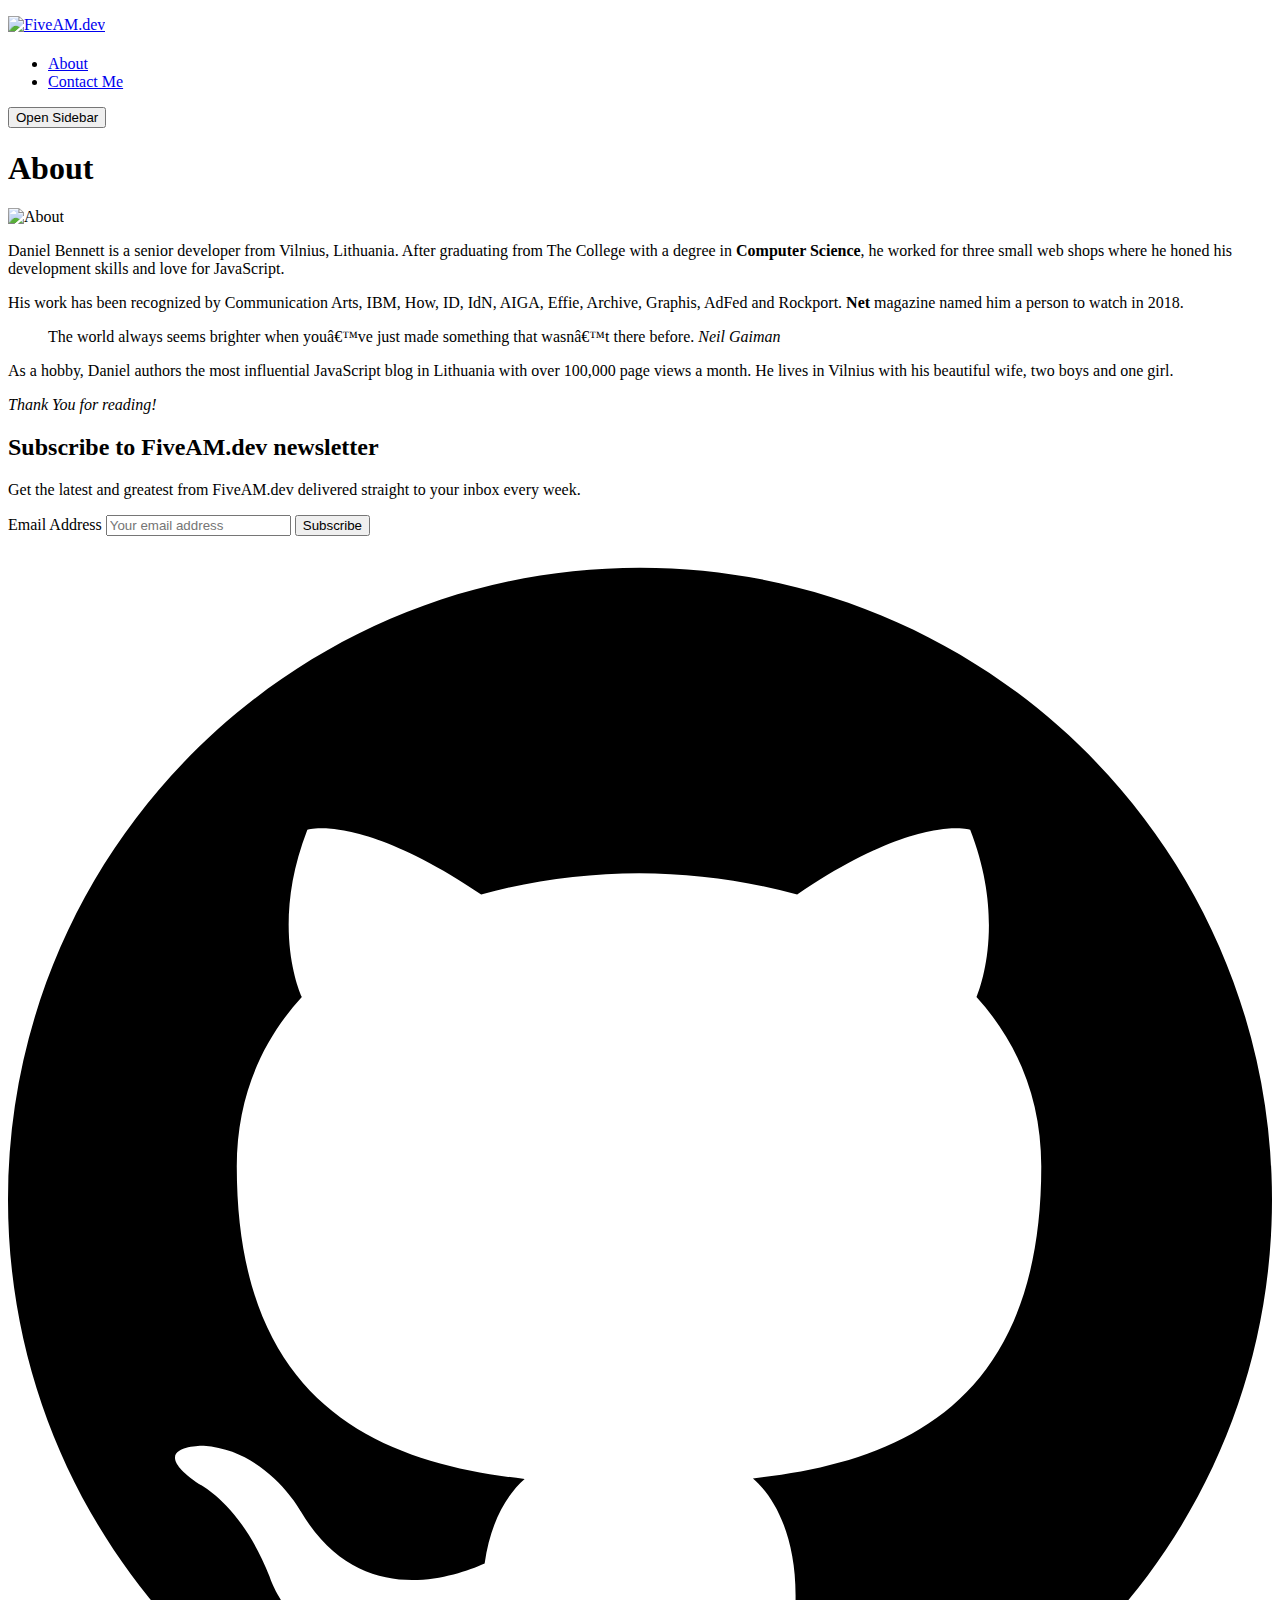
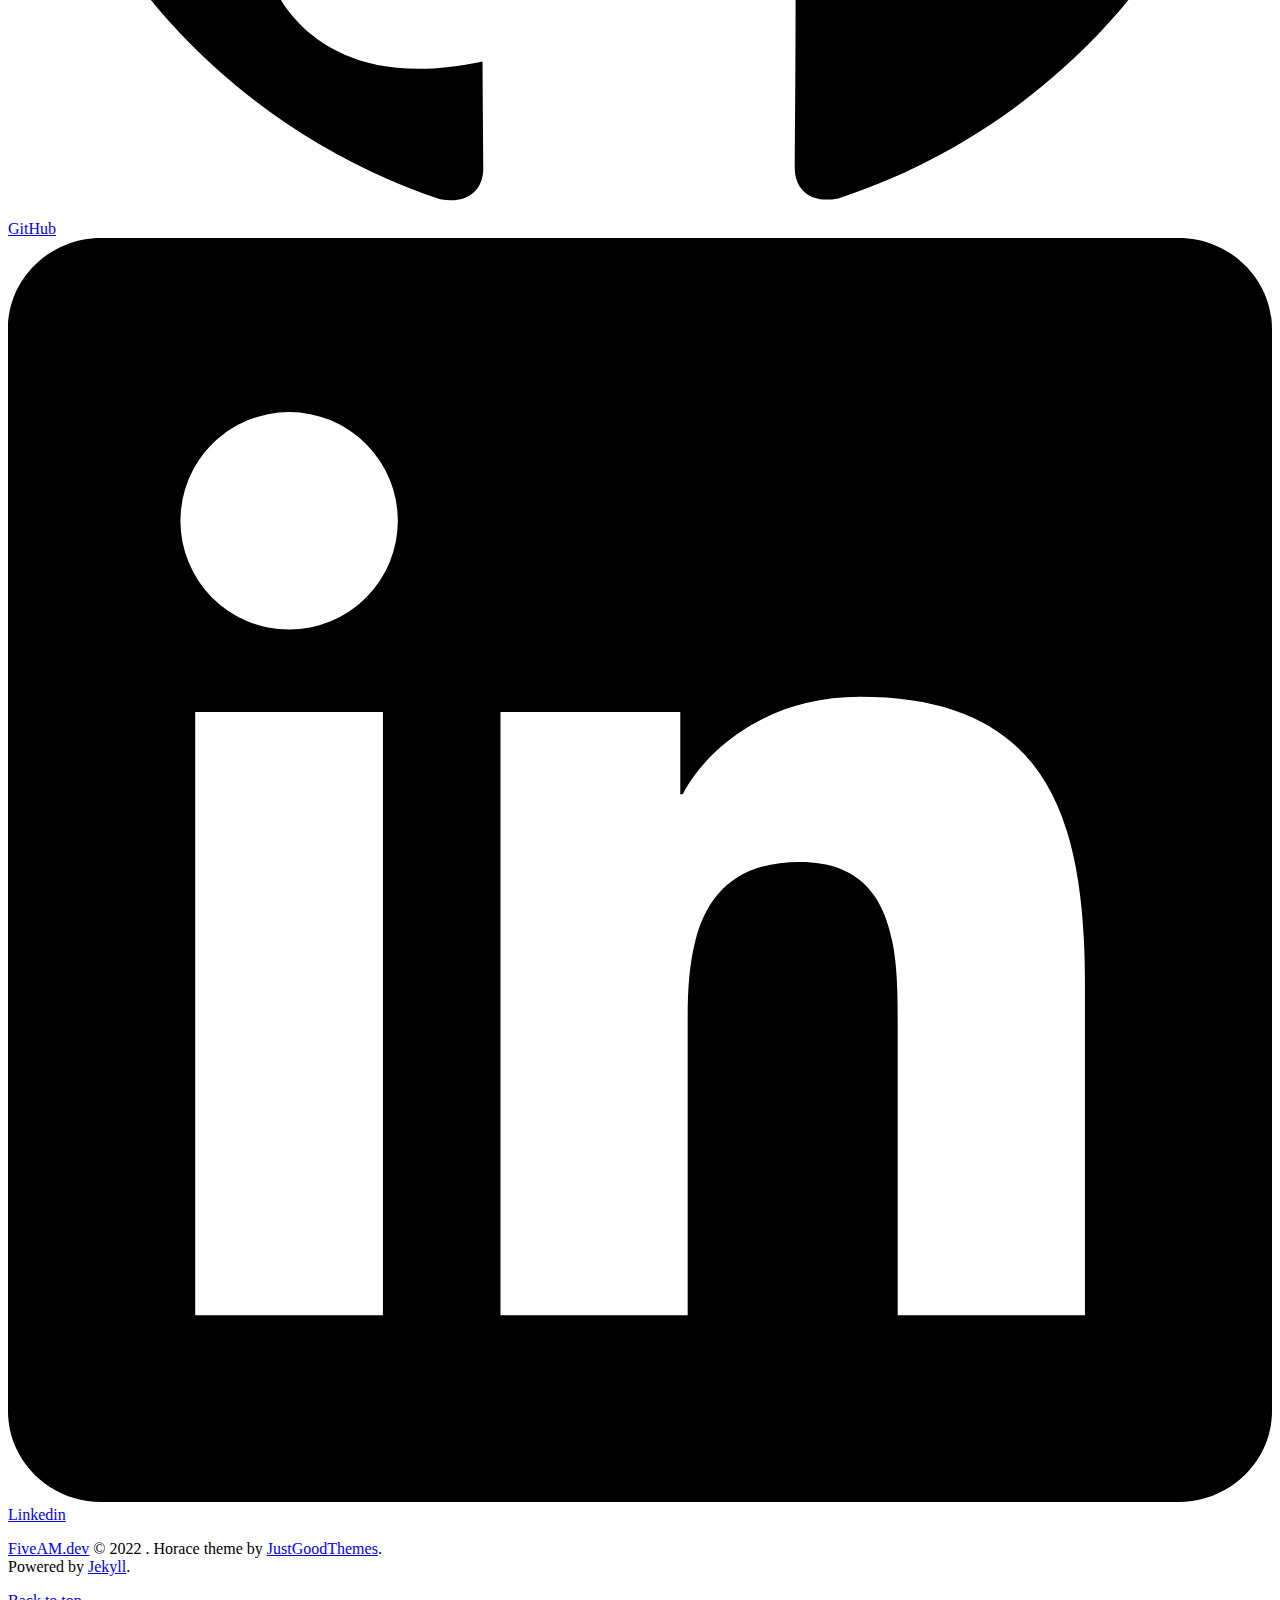
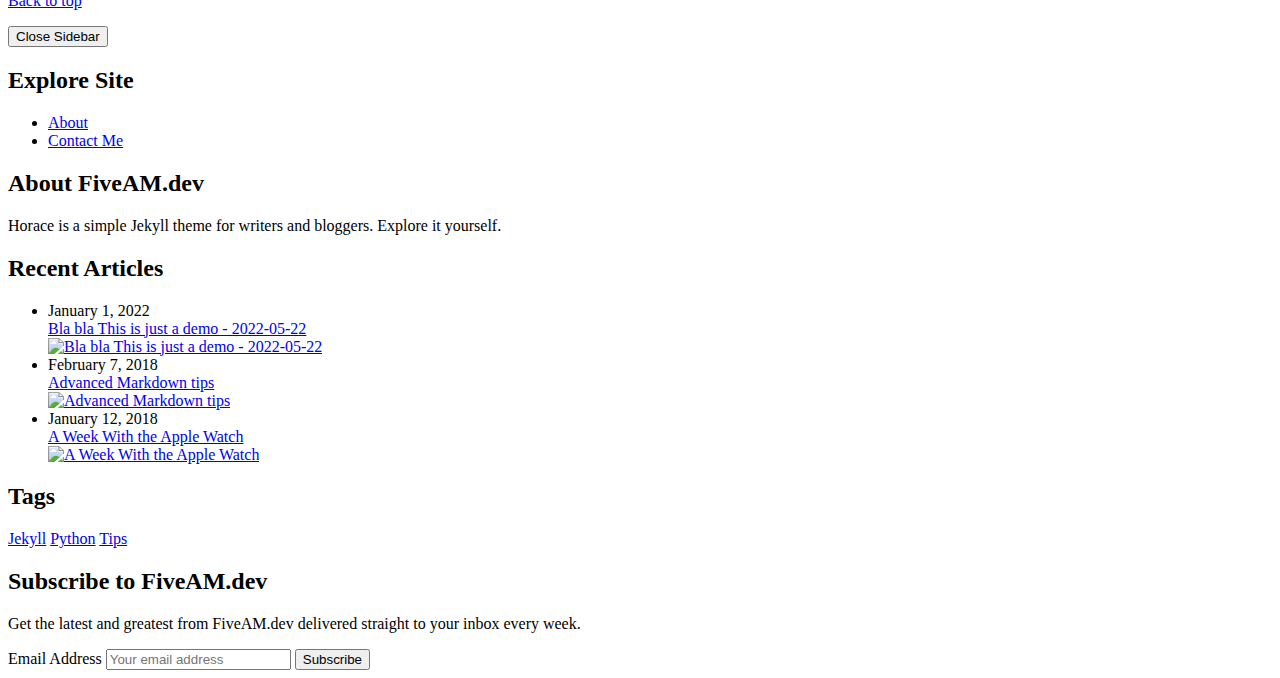
==== about/index.html @ 67acd9a1 "Init" ====
<!DOCTYPE html>
<html lang="en">
<head>
  <meta name="generator" content="HTML Tidy for HTML5 for Linux version 5.6.0">
  <meta charset="iso-8859-1">
  <meta http-equiv="X-UA-Compatible" content="IE=edge">
  <meta name="viewport" content="width=device-width, initial-scale=1">
  <!-- Begin Jekyll SEO tag v2.8.0 -->
  <title>About | FiveAM.dev</title>
  <meta name="generator" content="Jekyll v4.2.2">
  <meta property="og:title" content="About">
  <meta name="author" content="Albert Ruiz">
  <meta property="og:locale" content="en_US">
  <meta name="description" content=
  "Horace is a simple Jekyll theme for writers and bloggers. Explore it yourself.">
  <meta property="og:description" content=
  "Horace is a simple Jekyll theme for writers and bloggers. Explore it yourself.">
  <meta property="og:site_name" content="FiveAM.dev">
  <meta property="og:type" content="website">
  <meta name="twitter:card" content="summary">
  <meta property="twitter:title" content="About">
  <script type="application/ld+json">
  {"@context":"https://schema.org","@type":"WebPage","author":{"@type":"Person","name":"Albert Ruiz"},"description":"Horace is a simple Jekyll theme for writers and bloggers. Explore it yourself.","headline":"About","publisher":{"@type":"Organization","logo":{"@type":"ImageObject","url":"/https://albert-rz.github.io/fiveam.dev/assets/images/logo.png"},"name":"Albert Ruiz"},"url":"/https://albert-rz.github.io/fiveam.dev/about"}
  </script><!-- End Jekyll SEO tag -->
  <!-- Site Favicon -->
  <link rel="shortcut icon" href=
  "/https://albert-rz.github.io/fiveam.dev/assets/images/favicon.ico" type="image/png">
  <!-- Font Embed Code -->
  <link rel="preconnect" href="https://fonts.googleapis.com">
  <link rel="preconnect" href="https://fonts.gstatic.com" crossorigin="">
  <link href=
  "https://fonts.googleapis.com/css2?family=Karla:ital,wght@0,400;0,700;1,400;1,700&display=swap"
  rel="stylesheet"><!-- CSS Styles -->
  <link href="https://albert-rz.github.io/fiveam.dev//assets/css/style.css" rel="stylesheet">
</head>
<body class="layout-page">
  <div id="page" class="site">
    <header id="masthead" class="site-header outer">
      <div class="site-header-inside">
        <div class="site-branding">
          <p class="site-logo"><a href="https://albert-rz.github.io/fiveam.dev//" rel=
          "home"><img src="https://albert-rz.github.io/fiveam.dev//assets/images/logo.png" alt=
          "FiveAM.dev"></a></p>
          <h1 class="site-title screen-reader-text"><a href=
          "https://albert-rz.github.io/fiveam.dev/" rel="home"></a></h1>
        </div><!-- .site-branding -->
        <nav id="main-navigation" class="site-navigation" aria-label="Primary Navigation">
          <ul class="menu">
            <li class="menu-item">
              <a href="/about/">About</a>
            </li>
            <li class="menu-item">
              <a href="/contact/">Contact Me</a>
            </li>
          </ul><button id="sidebar-show" class="sidebar-toggle btn-icon"><span class=
          "screen-reader-text">Open Sidebar</span><span class="icon-more" aria-hidden=
          "true"></span></button>
        </nav><!-- .site-navigation -->
      </div><!-- .site-header-inside -->
    </header><!-- .site-header -->
    <div id="content" class="site-content fadeInDown delay_075s">
      <main id="main" class="site-main outer">
        <article class="post-full inner">
          <header class="post-header">
            <h1 class="post-title">About</h1>
          </header><!-- .post-header -->
          <div class="post-thumbnail"><img src=
          "https://albert-rz.github.io/fiveam.dev//assets/images/pages/about.jpg" alt=
          "About"></div>
          <div class="post-content">
            <p>Daniel Bennett is a senior developer from Vilnius, Lithuania. After graduating from
            The College with a degree in <strong>Computer Science</strong>, he worked for three
            small web shops where he honed his development skills and love for JavaScript.</p>
            <p>His work has been recognized by Communication Arts, IBM, How, ID, IdN, AIGA, Effie,
            Archive, Graphis, AdFed and Rockport. <strong>Net</strong> magazine named him a person
            to watch in 2018.</p>
            <blockquote>
              <p>The world always seems brighter when you�&#8364;&#8482;ve just made something that
              wasn�&#8364;&#8482;t there before. <cite>Neil Gaiman</cite></p>
            </blockquote>
            <p>As a hobby, Daniel authors the most influential JavaScript blog in Lithuania with
            over 100,000 page views a month. He lives in Vilnius with his beautiful wife, two boys
            and one girl.</p>
            <p><em>Thank You for reading!</em></p>
          </div>
        </article>
        <section class="newsletter-box inner-wide">
          <div class="inner">
            <h2 class="newsletter-box-title">Subscribe to FiveAM.dev newsletter</h2>
            <p>Get the latest and greatest from FiveAM.dev delivered straight to your inbox every
            week.</p><!-- Begin MailChimp Signup Form -->
            <div id="mc_embed_signup">
              <form action=
              "//justgoodthemes.us3.list-manage.com/subscribe/post?u=78f1bab16028354caeb23aecd&amp;id=4a7330d117"
              method="post" id="mc-embedded-subscribe-form" name="mc-embedded-subscribe-form"
              class="validate gh-subscribe-form" target="_blank" novalidate="">
                <label for="mce-EMAIL" class="screen-reader-text">Email Address</label>
                <input type="email" value="" name="EMAIL" class="required email subscribe-email"
                id="mce-EMAIL" placeholder="Your email address"> <input type="submit" value=
                "Subscribe" name="subscribe" id="mc-embedded-subscribe" class="button">
              </form>
            </div><!--End mc_embed_signup-->
          </div><!-- .inner -->
        </section><!-- .widget -->
      </main>
    </div>
    <footer id="colophon" class="site-footer outer">
      <div class="site-footer-inside">
        <p class="social-links"><a href="https://github.com/username" class=
        "btn btn-icon btn-secondary" target="_blank" rel="noopener"><svg viewbox="0 0 24 24" xmlns=
        "http://www.w3.org/2000/svg">
        <title>GitHub icon</title>
        <path d=
        "M12 .297c-6.63 0-12 5.373-12 12 0 5.303 3.438 9.8 8.205 11.385.6.113.82-.258.82-.577 0-.285-.01-1.04-.015-2.04-3.338.724-4.042-1.61-4.042-1.61C4.422 18.07 3.633 17.7 3.633 17.7c-1.087-.744.084-.729.084-.729 1.205.084 1.838 1.236 1.838 1.236 1.07 1.835 2.809 1.305 3.495.998.108-.776.417-1.305.76-1.605-2.665-.3-5.466-1.332-5.466-5.93 0-1.31.465-2.38 1.235-3.22-.135-.303-.54-1.523.105-3.176 0 0 1.005-.322 3.3 1.23.96-.267 1.98-.399 3-.405 1.02.006 2.04.138 3 .405 2.28-1.552 3.285-1.23 3.285-1.23.645 1.653.24 2.873.12 3.176.765.84 1.23 1.91 1.23 3.22 0 4.61-2.805 5.625-5.475 5.92.42.36.81 1.096.81 2.22 0 1.606-.015 2.896-.015 3.286 0 .315.21.69.825.57C20.565 22.092 24 17.592 24 12.297c0-6.627-5.373-12-12-12"></path>
        </svg> <span class="screen-reader-text">GitHub</span></a> <a href=
        "https://www.linkedin.com/in/username" class="btn btn-icon btn-secondary" target="_blank"
        rel="noopener"><svg viewbox="0 0 24 24" xmlns="http://www.w3.org/2000/svg">
        <title>LinkedIn icon</title>
        <path d=
        "M20.447 20.452h-3.554v-5.569c0-1.328-.027-3.037-1.852-3.037-1.853 0-2.136 1.445-2.136 2.939v5.667H9.351V9h3.414v1.561h.046c.477-.9 1.637-1.85 3.37-1.85 3.601 0 4.267 2.37 4.267 5.455v6.286zM5.337 7.433a2.062 2.062 0 01-2.063-2.065 2.064 2.064 0 112.063 2.065zm1.782 13.019H3.555V9h3.564v11.452zM22.225 0H1.771C.792 0 0 .774 0 1.729v20.542C0 23.227.792 24 1.771 24h20.451C23.2 24 24 23.227 24 22.271V1.729C24 .774 23.2 0 22.222 0h.003z"></path>
        </svg> <span class="screen-reader-text">Linkedin</span></a></p>
        <p class="site-info"><a href="#">FiveAM.dev</a> � 2022 . Horace theme by <a target="_blank"
        href="https://justgoodthemes.com/">JustGoodThemes</a>.<br>
        Powered by <a target="_blank" href="https://jekyllrb.com/">Jekyll</a>.</p>
        <p class="back-to-top"><a id="top-button" class="top-button" href="#page"><span class=
        "icon-arrow-up" aria-hidden="true"></span> <span class="screen-reader-text">Back to
        top</span></a></p>
      </div><!-- .site-footer-inside -->
    </footer><!-- .site-footer -->
  </div><!-- .site -->
  <div id="site-overlay" class="site-overlay"></div>
  <aside id="sidebar" class="sidebar">
    <div class="sidebar-scrollable">
      <div class="sidebar-inside">
        <button id="sidebar-hide" class="sidebar-toggle btn-icon"><span class=
        "screen-reader-text">Close Sidebar</span><span aria-hidden="true" class=
        "icon-close"></span></button>
        <nav id="sidebar-navigation" class="widget site-navigation">
          <h2 class="widget-title">Explore Site</h2>
          <ul class="menu">
            <li class="menu-item">
              <a href="/about/">About</a>
            </li>
            <li class="menu-item">
              <a href="/contact/">Contact Me</a>
            </li>
          </ul>
        </nav>
        <section class="widget widget-text">
          <h2 class="widget-title">About FiveAM.dev</h2>
          <p>Horace is a simple Jekyll theme for writers and bloggers. Explore it yourself.</p>
        </section>
        <section class="widget widget-recent-posts">
          <h2 class="widget-title">Recent Articles</h2>
          <ul>
            <li>
              <div class="post-header">
                <div class="post-meta">
                  <time class="published" datetime="??">January 1, 2022</time>
                </div>
                <div class="post-title">
                  <a href="/https://albert-rz.github.io/fiveam.dev/test-jupytext-post">Bla bla This
                  is just a demo - 2022-05-22</a>
                </div>
              </div><a class="post-thumbnail" href="/test-jupytext-post"><img src=
              "/https://albert-rz.github.io/fiveam.dev/assets/images/posts/2018/12_thumbnail.jpg"
              alt="Bla bla This is just a demo - 2022-05-22"></a>
            </li>
            <li>
              <div class="post-header">
                <div class="post-meta">
                  <time class="published" datetime="??">February 7, 2018</time>
                </div>
                <div class="post-title">
                  <a href="/https://albert-rz.github.io/fiveam.dev/advanced-markdown-tips">Advanced
                  Markdown tips</a>
                </div>
              </div><a class="post-thumbnail" href="/advanced-markdown-tips"><img src=
              "/https://albert-rz.github.io/fiveam.dev/assets/images/posts/2018/7_thumbnail.jpg"
              alt="Advanced Markdown tips"></a>
            </li>
            <li>
              <div class="post-header">
                <div class="post-meta">
                  <time class="published" datetime="??">January 12, 2018</time>
                </div>
                <div class="post-title">
                  <a href="/https://albert-rz.github.io/fiveam.dev/a-week-with-the-apple-watch">A
                  Week With the Apple Watch</a>
                </div>
              </div><a class="post-thumbnail" href="/a-week-with-the-apple-watch"><img src=
              "/https://albert-rz.github.io/fiveam.dev/assets/images/posts/2018/12_thumbnail.jpg"
              alt="A Week With the Apple Watch"></a>
            </li>
          </ul>
        </section><!-- Create a sorted array of tags -->
        <section class="widget widget-tagcloud">
          <h2 class="widget-title">Tags</h2>
          <div class="tagcloud">
            <a href='tag/jekyll/'>Jekyll</a> <a href='tag/python/'>Python</a> <a href=
            'tag/tips/'>Tips</a>
          </div>
        </section>
        <section class="widget widget-newsletter">
          <div class="inner">
            <h2 class="widget-title">Subscribe to FiveAM.dev</h2>
            <p>Get the latest and greatest from FiveAM.dev delivered straight to your inbox every
            week.</p><!-- Begin MailChimp Signup Form -->
            <div id="mc_embed_signup">
              <form action=
              "//justgoodthemes.us3.list-manage.com/subscribe/post?u=78f1bab16028354caeb23aecd&amp;id=4a7330d117"
              method="post" id="mc-embedded-subscribe-form" name="mc-embedded-subscribe-form"
              class="validate gh-subscribe-form" target="_blank" novalidate="">
                <label for="mce-EMAIL" class="screen-reader-text">Email Address</label>
                <input type="email" value="" name="EMAIL" class="required email subscribe-email"
                id="mce-EMAIL" placeholder="Your email address"> <input type="submit" value=
                "Subscribe" name="subscribe" id="mc-embedded-subscribe" class="button">
              </form>
            </div>
          </div>
        </section>
      </div><!-- .sidebar-inside -->
    </div><!-- .sidebar-scrollable -->
  </aside><!-- .sidebar -->
  <!-- Javascript Assets -->
  <script src="https://albert-rz.github.io/fiveam.dev//assets/js/jquery-3.4.1.min.js"></script> 
  <script src="https://albert-rz.github.io/fiveam.dev//assets/js/plugins.js"></script> 
  <script src="https://albert-rz.github.io/fiveam.dev//assets/js/custom.js"></script>
</body>
</html>
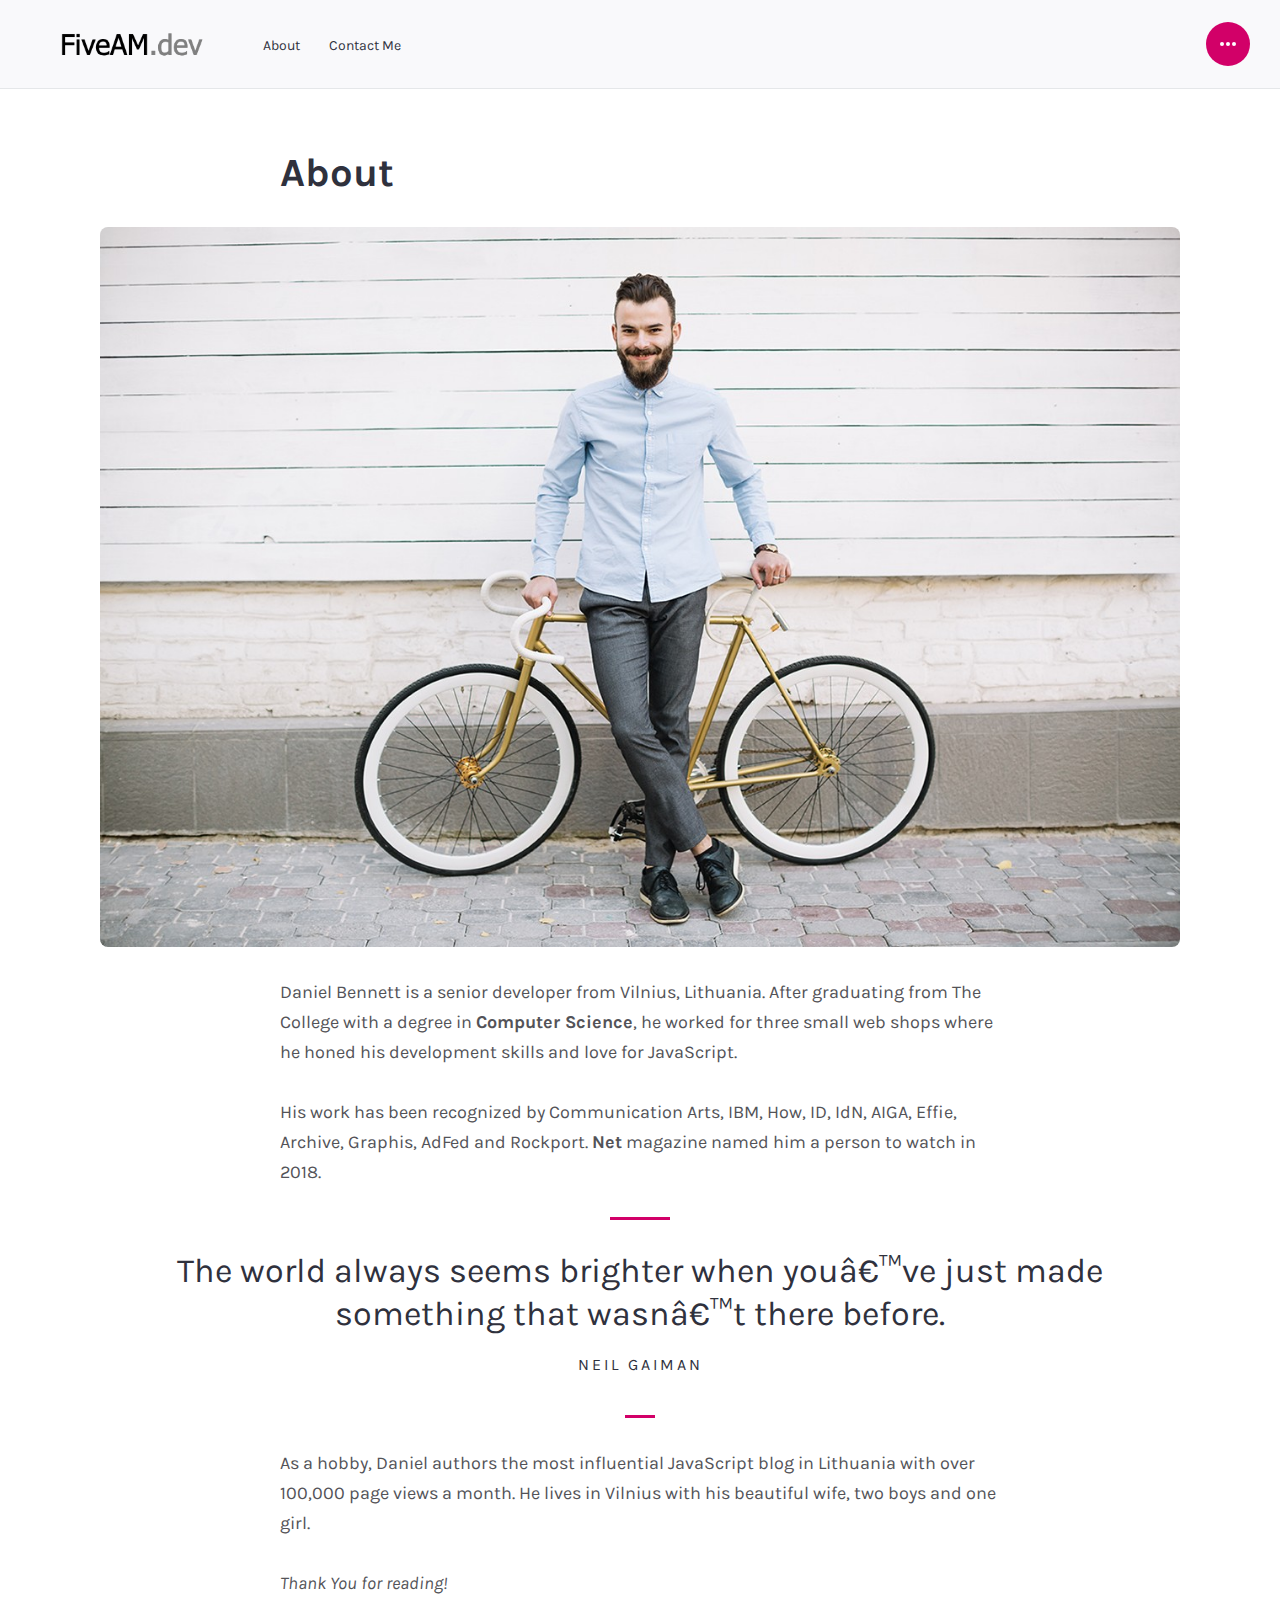
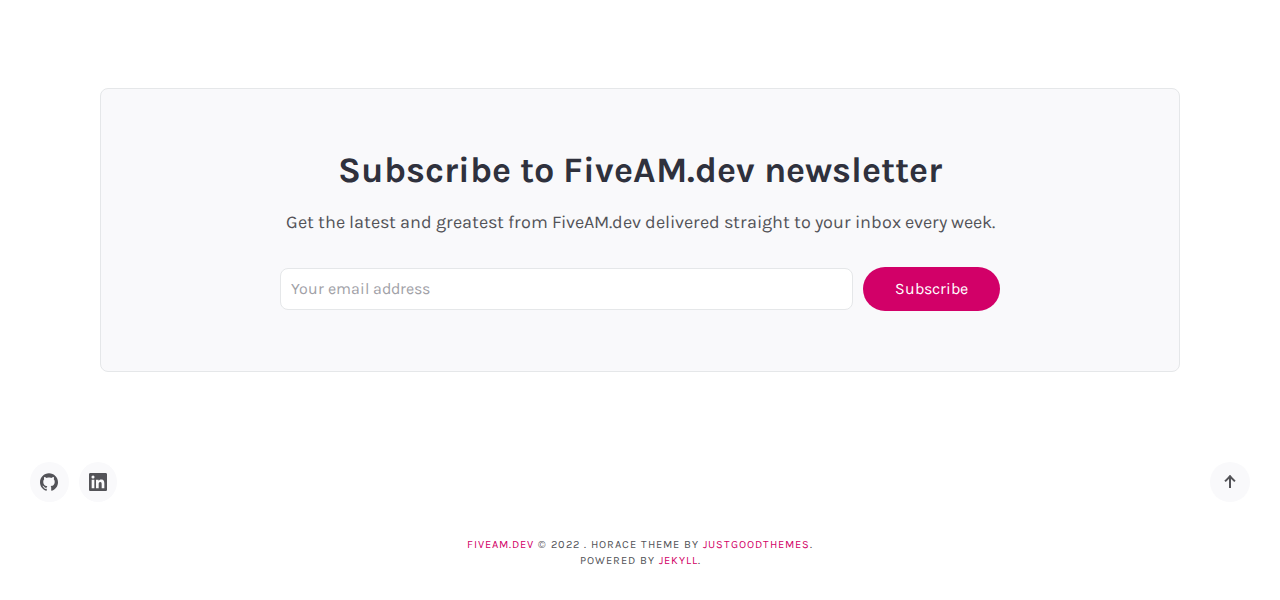
==== commit efb2a08d: "Init" ====
--- a/about/index.html
+++ b/about/index.html
@@ -20,29 +20,26 @@
   <meta name="twitter:card" content="summary">
   <meta property="twitter:title" content="About">
   <script type="application/ld+json">
-  {"@context":"https://schema.org","@type":"WebPage","author":{"@type":"Person","name":"Albert Ruiz"},"description":"Horace is a simple Jekyll theme for writers and bloggers. Explore it yourself.","headline":"About","publisher":{"@type":"Organization","logo":{"@type":"ImageObject","url":"/https://albert-rz.github.io/fiveam.dev/assets/images/logo.png"},"name":"Albert Ruiz"},"url":"/https://albert-rz.github.io/fiveam.dev/about"}
+  {"@context":"https://schema.org","@type":"WebPage","author":{"@type":"Person","name":"Albert Ruiz"},"description":"Horace is a simple Jekyll theme for writers and bloggers. Explore it yourself.","headline":"About","publisher":{"@type":"Organization","logo":{"@type":"ImageObject","url":"/assets/images/logo.png"},"name":"Albert Ruiz"},"url":"/about"}
   </script><!-- End Jekyll SEO tag -->
   <!-- Site Favicon -->
-  <link rel="shortcut icon" href=
-  "/https://albert-rz.github.io/fiveam.dev/assets/images/favicon.ico" type="image/png">
+  <link rel="shortcut icon" href="/assets/images/favicon.ico" type="image/png">
   <!-- Font Embed Code -->
   <link rel="preconnect" href="https://fonts.googleapis.com">
   <link rel="preconnect" href="https://fonts.gstatic.com" crossorigin="">
   <link href=
   "https://fonts.googleapis.com/css2?family=Karla:ital,wght@0,400;0,700;1,400;1,700&display=swap"
   rel="stylesheet"><!-- CSS Styles -->
-  <link href="https://albert-rz.github.io/fiveam.dev//assets/css/style.css" rel="stylesheet">
+  <link href="/assets/css/style.css" rel="stylesheet">
 </head>
 <body class="layout-page">
   <div id="page" class="site">
     <header id="masthead" class="site-header outer">
       <div class="site-header-inside">
         <div class="site-branding">
-          <p class="site-logo"><a href="https://albert-rz.github.io/fiveam.dev//" rel=
-          "home"><img src="https://albert-rz.github.io/fiveam.dev//assets/images/logo.png" alt=
+          <p class="site-logo"><a href="/" rel="home"><img src="/assets/images/logo.png" alt=
           "FiveAM.dev"></a></p>
-          <h1 class="site-title screen-reader-text"><a href=
-          "https://albert-rz.github.io/fiveam.dev/" rel="home"></a></h1>
+          <h1 class="site-title screen-reader-text"><a href="" rel="home"></a></h1>
         </div><!-- .site-branding -->
         <nav id="main-navigation" class="site-navigation" aria-label="Primary Navigation">
           <ul class="menu">
@@ -64,9 +61,7 @@
           <header class="post-header">
             <h1 class="post-title">About</h1>
           </header><!-- .post-header -->
-          <div class="post-thumbnail"><img src=
-          "https://albert-rz.github.io/fiveam.dev//assets/images/pages/about.jpg" alt=
-          "About"></div>
+          <div class="post-thumbnail"><img src="/assets/images/pages/about.jpg" alt="About"></div>
           <div class="post-content">
             <p>Daniel Bennett is a senior developer from Vilnius, Lithuania. After graduating from
             The College with a degree in <strong>Computer Science</strong>, he worked for three
@@ -159,12 +154,11 @@
                   <time class="published" datetime="??">January 1, 2022</time>
                 </div>
                 <div class="post-title">
-                  <a href="/https://albert-rz.github.io/fiveam.dev/test-jupytext-post">Bla bla This
-                  is just a demo - 2022-05-22</a>
+                  <a href="/test-jupytext-post">Bla bla This is just a demo - 2022-05-22</a>
                 </div>
               </div><a class="post-thumbnail" href="/test-jupytext-post"><img src=
-              "/https://albert-rz.github.io/fiveam.dev/assets/images/posts/2018/12_thumbnail.jpg"
-              alt="Bla bla This is just a demo - 2022-05-22"></a>
+              "/assets/images/posts/2018/12_thumbnail.jpg" alt=
+              "Bla bla This is just a demo - 2022-05-22"></a>
             </li>
             <li>
               <div class="post-header">
@@ -172,12 +166,10 @@
                   <time class="published" datetime="??">February 7, 2018</time>
                 </div>
                 <div class="post-title">
-                  <a href="/https://albert-rz.github.io/fiveam.dev/advanced-markdown-tips">Advanced
-                  Markdown tips</a>
+                  <a href="/advanced-markdown-tips">Advanced Markdown tips</a>
                 </div>
               </div><a class="post-thumbnail" href="/advanced-markdown-tips"><img src=
-              "/https://albert-rz.github.io/fiveam.dev/assets/images/posts/2018/7_thumbnail.jpg"
-              alt="Advanced Markdown tips"></a>
+              "/assets/images/posts/2018/7_thumbnail.jpg" alt="Advanced Markdown tips"></a>
             </li>
             <li>
               <div class="post-header">
@@ -185,12 +177,10 @@
                   <time class="published" datetime="??">January 12, 2018</time>
                 </div>
                 <div class="post-title">
-                  <a href="/https://albert-rz.github.io/fiveam.dev/a-week-with-the-apple-watch">A
-                  Week With the Apple Watch</a>
+                  <a href="/a-week-with-the-apple-watch">A Week With the Apple Watch</a>
                 </div>
               </div><a class="post-thumbnail" href="/a-week-with-the-apple-watch"><img src=
-              "/https://albert-rz.github.io/fiveam.dev/assets/images/posts/2018/12_thumbnail.jpg"
-              alt="A Week With the Apple Watch"></a>
+              "/assets/images/posts/2018/12_thumbnail.jpg" alt="A Week With the Apple Watch"></a>
             </li>
           </ul>
         </section><!-- Create a sorted array of tags -->
@@ -223,8 +213,8 @@
     </div><!-- .sidebar-scrollable -->
   </aside><!-- .sidebar -->
   <!-- Javascript Assets -->
-  <script src="https://albert-rz.github.io/fiveam.dev//assets/js/jquery-3.4.1.min.js"></script> 
-  <script src="https://albert-rz.github.io/fiveam.dev//assets/js/plugins.js"></script> 
-  <script src="https://albert-rz.github.io/fiveam.dev//assets/js/custom.js"></script>
+  <script src="/assets/js/jquery-3.4.1.min.js"></script> 
+  <script src="/assets/js/plugins.js"></script> 
+  <script src="/assets/js/custom.js"></script>
 </body>
 </html>
--- a/assets/css/style.css
+++ b/assets/css/style.css
@@ -0,0 +1,3 @@
+html{-ms-text-size-adjust:100%;-webkit-text-size-adjust:100%}body{margin:0}article,aside,details,figcaption,figure,footer,header,main,nav,section{display:block}summary{display:list-item}figure{margin:0}pre,code,kbd,samp{font-family:monospace, monospace;font-size:1em}audio,canvas,video{display:inline-block}audio:not([controls]){display:none;height:0}[hidden],template{display:none}a{background-color:transparent;-webkit-text-decoration-skip:objects}a:focus{outline:thin dotted}a:active,a:hover{outline:0}abbr[title]{border-bottom:none;text-decoration:underline;text-decoration:underline dotted}b,strong{font-weight:bold}dfn{font-style:italic}small{font-size:80%}sub,sup{font-size:75%;line-height:0;position:relative;vertical-align:baseline}sub{bottom:-0.25em}sup{top:-0.5em}img{border:0;vertical-align:middle}svg:not(:root){overflow:hidden}blockquote,q{quotes:none}blockquote:before,blockquote:after,q:before,q:after{content:"";content:none}button,input,optgroup,select,textarea{font:inherit;margin:0}button,input{overflow:visible}button,select{text-transform:none}button,html [type="button"],[type="reset"],[type="submit"]{-webkit-appearance:button;cursor:pointer}button[disabled],html input[disabled]{cursor:default}button::-moz-focus-inner,input::-moz-focus-inner{border:0;padding:0}[type="checkbox"],[type="radio"]{box-sizing:border-box;padding:0}[type="number"]::-webkit-inner-spin-button,[type="number"]::-webkit-outer-spin-button{height:auto}[type="search"]{-webkit-appearance:textfield;outline-offset:-2px}[type="search"]::-webkit-search-cancel-button,[type="search"]::-webkit-search-decoration{-webkit-appearance:none}::-webkit-file-upload-button{-webkit-appearance:button;font:inherit}textarea{overflow:auto}optgroup{font-weight:bold}progress{display:inline-block;vertical-align:baseline}table{border-collapse:collapse;border-spacing:0}html{font-family:"Karla",sans-serif;font-size:112.5%}body{background:#fff;color:#535358;line-height:1.66667}a{color:#d20068;text-decoration:none;-webkit-transition:color .3s ease;transition:color .3s ease}a:hover{color:#2f313d}h1,h2,h3,h4,h5,h6{color:#2f313d;font-weight:bold;line-height:1.2;text-rendering:optimizeLegibility}h1{font-size:2.22222rem;margin:0.75em 0 0.375em}h2{font-size:2rem;margin:0.83333em 0 0.41667em}h3{font-size:1.66667rem;margin:1em 0 0.5em}h4{font-size:1.33333rem;margin:1.25em 0 0.625em}h5{font-size:1.11111rem;margin:1.5em 0 0.75em}h6{font-size:1rem;margin:1.66667em 0 0.83333em}h1:first-child,h2:first-child,h3:first-child,h4:first-child,h5:first-child,h6:first-child{margin-top:0}p{margin:0 0 1.66667em}address{font-style:italic;margin:0 0 1.66667em}mark,ins{background:#fffac4;color:#535358;padding:0 3px;text-decoration:none}code{font-size:0.88889rem;padding:1px 3px}pre{background:#2f313d;border-radius:8px;color:#d8d8d8;font-size:0.88889rem;margin:0 0 1.875em;overflow:auto;padding:1.875em;white-space:pre}pre code{padding:0}blockquote{color:#2f313d;font-size:1.88889rem;line-height:1.25;margin:0 0 0.88235em;position:relative;text-align:center}blockquote:before,blockquote:after{background-color:#d20068;content:"";display:block;height:3px;margin-left:auto;margin-right:auto}blockquote:before{margin-bottom:30px;width:60px}blockquote:after{margin-top:40px;width:30px}blockquote p{margin-bottom:0.44117em}blockquote p:last-child{margin-bottom:0}blockquote small,blockquote cite{display:block;font-size:0.47058em;font-style:normal;font-weight:normal;letter-spacing:3px;margin-top:1.25em;text-transform:uppercase}dl{margin:0}dt{font-weight:bold}dd{margin:0 0 1.66667em}ul,ol{margin:0 0 1.66667em;padding:0 0 0 1.66667em}li>ul,li>ol{margin-bottom:0}hr{background-color:#e5e7e9;border:0;height:1px;margin:1.66667em 0}table{font-size:0.88889rem;line-height:1.5;margin:0 0 1.875em;text-align:left;width:100%}caption{color:#2f313d;font-size:0.875em;font-style:normal;margin-bottom:1em;text-align:left}th,td{border-bottom:1px solid #e5e7e9;padding:0.625em 5px}th{color:#2f313d;font-weight:bold}label{color:#2f313d;font-size:0.88889rem;font-weight:bold}input,select,textarea{background:#fff;border:1px solid #e5e7e9;border-radius:8px;box-shadow:none;box-sizing:border-box;color:#535358;font-size:16px;font-weight:normal;line-height:1.5;max-width:100%;padding:8px 10px;vertical-align:baseline}input[type="text"],input[type="email"],input[type="url"],input[type="password"],input[type="search"],select,textarea{display:block;width:100%}input[type="text"]:disabled,input[type="email"]:disabled,input[type="url"]:disabled,input[type="password"]:disabled,input[type="search"]:disabled,select:disabled,textarea:disabled{background:#f9f9fb}input[type="text"]:focus,input[type="email"]:focus,input[type="url"]:focus,input[type="password"]:focus,input[type="search"]:focus,select:focus,textarea:focus{outline:0}button,input[type="submit"],input[type="button"],input[type="reset"],.btn{background:#d20068;border:2px solid transparent;border-radius:30px;box-sizing:border-box;color:#fff;display:inline-block;font-size:16px;height:2.75em;line-height:1.5;padding:0 30px;text-align:center;-webkit-transition:.3s;transition:.3s;vertical-align:middle}button.btn-secondary,input.btn-secondary[type="submit"],input.btn-secondary[type="button"],input.btn-secondary[type="reset"],.btn.btn-secondary{background:#f9f9fb;color:#535358}button.btn-outlined,input.btn-outlined[type="submit"],input.btn-outlined[type="button"],input.btn-outlined[type="reset"],.btn.btn-outlined{background:0;border-color:#d20068;color:#d20068}button.btn-icon,input.btn-icon[type="submit"],input.btn-icon[type="button"],input.btn-icon[type="reset"],.btn.btn-icon{border-radius:50%;padding:0;position:relative;width:2.75em}button.btn-icon svg,button.btn-icon .icon,input.btn-icon[type="submit"] svg,input.btn-icon[type="submit"] .icon,input.btn-icon[type="button"] svg,input.btn-icon[type="button"] .icon,input.btn-icon[type="reset"] svg,input.btn-icon[type="reset"] .icon,.btn.btn-icon svg,.btn.btn-icon .icon{left:50%;transform:translate(-50%, -50%);position:absolute;top:50%}button.btn-icon svg,input.btn-icon[type="submit"] svg,input.btn-icon[type="button"] svg,input.btn-icon[type="reset"] svg,.btn.btn-icon svg{fill:currentColor;height:18px}button:hover,button:focus,button:active,input[type="submit"]:hover,input[type="submit"]:focus,input[type="submit"]:active,input[type="button"]:hover,input[type="button"]:focus,input[type="button"]:active,input[type="reset"]:hover,input[type="reset"]:focus,input[type="reset"]:active,.btn:hover,.btn:focus,.btn:active{background:#d20068;box-shadow:0 0 1px 7px rgba(210,0,104,0.15);color:#fff;outline:0}a.btn{padding-bottom:0.5em;padding-top:0.5em}::-webkit-input-placeholder{color:#a1a1a7}:-moz-placeholder{color:#a1a1a7}::-moz-placeholder{color:#a1a1a7;opacity:1}:-ms-input-placeholder{color:#a1a1a7}embed,iframe,object,video{max-width:100%}.fluid-width-video-wrapper{margin:0 0 1.66667em}img{height:auto;max-width:100%}.post-thumbnail img,.post-content img{border-radius:8px}.screen-reader-text,.site-logo+.site-title{border:0;clip:rect(1px, 1px, 1px, 1px);height:1px;overflow:hidden;padding:0;position:absolute !important;width:1px}.post-feed .post:after,.post-content:after{clear:both}.post-feed .post:before,.post-feed .post:after,.post-content:before,.post-content:after{content:"";display:table}.icon-more,.icon-close{background:currentColor;color:inherit;left:50%;position:absolute;top:50%;-webkit-transform:translate(-50%, -50%);transform:translate(-50%, -50%)}.icon-more{border-radius:2px;height:4px;width:4px}.icon-close{background:0;height:2px;width:24px}.icon-more:before,.icon-more:after,.icon-close:before,.icon-close:after{background:currentColor;content:"";height:100%;left:0;position:absolute;top:0;width:100%}.icon-more:before{border-radius:2px;margin-left:-6px}.icon-more:after{border-radius:2px;margin-left:6px}.icon-close:before{-webkit-transform:rotate(45deg);transform:rotate(45deg)}.icon-close:after{-webkit-transform:rotate(-45deg);transform:rotate(-45deg)}.icon-arrow-left,.icon-arrow-right,.icon-arrow-up,.icon-arrow-down{background:currentColor;color:inherit;left:50%;position:absolute;top:50%;-webkit-transform:translate(-50%, -50%);transform:translate(-50%, -50%)}.icon-arrow-left,.icon-arrow-right{height:2px;width:12px}.icon-arrow-up,.icon-arrow-down{height:12px;width:2px}.icon-arrow-left:before,.icon-arrow-right:before,.icon-arrow-up:before,.icon-arrow-down:before{content:"";height:6px;position:absolute;width:6px}.icon-arrow-left:before{border-left:2px solid currentColor;border-top:2px solid currentColor;left:-1px;top:1px;-webkit-transform:rotate(-45deg);transform:rotate(-45deg);-webkit-transform-origin:left top;transform-origin:left top}.icon-arrow-right:before{border-right:2px solid currentColor;border-top:2px solid currentColor;right:-1px;top:1px;-webkit-transform:rotate(45deg);transform:rotate(45deg);-webkit-transform-origin:right top;transform-origin:right top}.icon-arrow-up:before{border-left:2px solid currentColor;border-top:2px solid currentColor;left:1px;top:-1px;-webkit-transform:rotate(45deg);transform:rotate(45deg);-webkit-transform-origin:left top;transform-origin:left top}.icon-arrow-down:before{border-bottom:2px solid currentColor;border-left:2px solid currentColor;bottom:-1px;left:1px;-webkit-transform:rotate(-45deg);transform:rotate(-45deg);-webkit-transform-origin:left bottom;transform-origin:left bottom}.footnotes-sep{clear:both}.footnotes-list{font-size:14px;line-height:1.5}.footnote-item p{margin-bottom:0.5em}.social-links a,.top-button,.newer-posts,.older-posts{background:#f9f9fb;border-radius:100%;color:#535358;display:inline-block;font-size:14px;height:40px;line-height:40px;position:relative;text-align:center;-webkit-transition:.3s;transition:.3s;width:40px}.hero .social-links a{background:#fff}.hero .social-links a svg{left:50%;transform:translate(-50%, -50%);position:absolute;top:50%;fill:currentColor;height:18px}.social-links a:hover,.top-button:hover,.newer-posts:hover,.older-posts:hover{background:#d20068;color:#fff;box-shadow:0 0 1px 7px rgba(210,0,104,0.15)}@-webkit-keyframes fadeInOpacity{0%{opacity:0}100%{opacity:.15}}@keyframes fadeInOpacity{0%{opacity:0}100%{opacity:.15}}.fadeInDown{-webkit-animation-duration:0.7s;animation-duration:0.7s;-webkit-animation-fill-mode:both;animation-fill-mode:both;-webkit-animation-name:fadeInDown;animation-name:fadeInDown}.delay_05s{-webkit-animation-delay:0.5s;-moz-animation-delay:0.5s;animation-delay:0.5s}.delay_075s{-webkit-animation-delay:0.75s;-moz-animation-delay:0.75s;animation-delay:0.75s}.delay_1s{-webkit-animation-delay:1s;-moz-animation-delay:1s;animation-delay:1s}@-webkit-keyframes fadeInDown{from{opacity:0;-webkit-transform:translateY(-20px);transform:translateY(-20px)}to{opacity:1;-webkit-transform:translateY(0);transform:translateY(0)}}@keyframes fadeInDown{from{opacity:0;-webkit-transform:translateY(-20px);transform:translateY(-20px)}to{opacity:1;-webkit-transform:translateY(0);transform:translateY(0)}}code[class*="language-"],pre[class*="language-"]{color:#d8d8d8;background:none;text-shadow:0 1px rgba(0,0,0,0.3);font-family:Consolas, Monaco, 'Andale Mono', 'Ubuntu Mono', monospace;text-align:left;white-space:pre;word-spacing:normal;word-break:normal;word-wrap:normal;line-height:1.5;-moz-tab-size:4;-o-tab-size:4;tab-size:4;-webkit-hyphens:none;-moz-hyphens:none;-ms-hyphens:none;hyphens:none}pre[class*="language-"]{padding:1.875em;margin:0 0 1.875em;overflow:auto;border-radius:8px}:not(pre)>code[class*="language-"],pre[class*="language-"]{background:#2f313d}:not(pre)>code[class*="language-"]{padding:1px 3px;border-radius:8px;white-space:normal}.token.comment,.token.prolog,.token.doctype,.token.cdata{color:slategray}.token.punctuation{color:#d8d8d8}.namespace{opacity:.7}.token.property,.token.tag,.token.constant,.token.symbol,.token.deleted{color:#f92672}.token.boolean,.token.number{color:#ae81ff}.token.selector,.token.attr-name,.token.string,.token.char,.token.builtin,.token.inserted{color:#a6e22e}.token.operator,.token.entity,.token.url,.language-css .token.string,.style .token.string,.token.variable{color:#d8d8d8}.token.atrule,.token.attr-value,.token.function{color:#e6db74}.token.keyword{color:#66d9ef}.token.regex,.token.important{color:#fd971f}.token.important,.token.bold{font-weight:bold}.token.italic{font-style:italic}.token.entity{cursor:help}.form-label{display:block;font-size:1rem;margin-bottom:0.55556em}.form-label span{color:#a1a1a7;font-size:0.77778rem;font-weight:normal;font-style:italic}.form-item{margin-bottom:30px}.form-textarea{min-height:230px}.contact-form{background:#f9f9fb;border:1px solid #e5e7e9;border-radius:8px;box-sizing:border-box;margin-bottom:3.33333em;padding:35px 30px 45px}.site{background:#fff;overflow:hidden;pointer-events:auto;position:relative;-webkit-transition:-webkit-transform .25s ease-in-out;-webkit-transition:transform .25s ease-in-out;transition:transform .25s ease-in-out;z-index:1}.outer{padding-left:3vw;padding-right:3vw}.inner{margin-left:auto;margin-right:auto;max-width:720px}.inner-wide{margin-left:auto;margin-right:auto;max-width:1080px}.site-header{background:#f9f9fb;border-bottom:1px solid #e5e7e9;margin:0 0 3.33333em;padding-bottom:1.11111em;padding-top:1.11111em}.site-header a{color:#2f313d}.site-header a:hover{color:#d20068}.site-header-inside{-ms-flex-align:center;-webkit-align-items:center;align-items:center;display:-ms-flexbox;display:-webkit-flex;display:flex}.site-branding{-ms-flex:0 0 auto;-webkit-flex:0 0 auto;flex:0 0 auto;margin-right:30px}.site-logo{margin:0}.site-logo img{max-height:48px}.site-title{color:#2f313d;font-size:1.33333rem;font-weight:bold;line-height:1.2;margin:0;text-rendering:optimizeLegibility}.site-header .site-navigation{-ms-flex-align:center;-webkit-align-items:center;align-items:center;display:-ms-flexbox;display:-webkit-flex;display:flex;-ms-flex:1 1 auto;-webkit-flex:1 1 auto;flex:1 1 auto}.site-header .menu{-ms-flex:1 1 auto;-webkit-flex:1 1 auto;flex:1 1 auto;list-style:none;margin:0;padding:0}.site-header .menu-item{display:inline-block;font-size:14px;line-height:1.5;margin:0 25px 0 0}.site-header .sidebar-toggle{-ms-flex:0 0 auto;-webkit-flex:0 0 auto;flex:0 0 auto;margin-left:auto;position:relative}.post{margin-bottom:1.66667em}.post-header{margin-bottom:1.66667em}.post-title{color:#2f313d;font-size:2.22222rem;margin:0 0 0.75em}.post-title a{color:inherit}.post-meta{color:#a1a1a7;font-size:0.77778rem;letter-spacing:2px;line-height:1.5;margin-bottom:1.42857em;text-transform:uppercase}.featured-badge{color:#d20068}.post-thumbnail{display:block;margin-bottom:1.66667em}.post-thumbnail img{width:100%}.post-footer{margin-bottom:1.66667em}.post-tags,.post-share{font-size:0.77778rem;line-height:1.5}.post-tags a{display:inline-block;margin:0 10px 0 0}.post-tags a:before{content:"\0023"}.post-share-title{color:#2f313d;display:inline-block;font-weight:bold}.post-share a{display:inline-block;margin:0 0 0 10px}.author-box{border:1px solid #e5e7e9;border-radius:8px;margin:1.66667em 0 3.33333em;padding:1.66667em 30px;text-align:center}.author-avatar{margin:0 0 1.66667em}.author-avatar .avatar{border:2px solid #d20068;border-radius:100%;box-shadow:0 0 1px 7px rgba(210,0,104,0.1);display:inline-block;height:70px;width:70px}.author-title{font-size:1rem;margin:0 0 0.55556em}.author-description{font-size:14px;margin:0.71428em 0}.caption-text{color:#a1a1a7;font-size:16px;font-style:italic;line-height:1.5;margin-bottom:1.66667em;padding-top:1%;text-align:center}.featured-posts{border-bottom:1px solid #e5e7e9;margin-bottom:5em;padding-bottom:1.66667em}.featured-posts .read-more{margin-top:2.5em}.post-feed-title{color:#535358;font-size:14px;font-weight:normal;letter-spacing:2px;line-height:1.2;margin-bottom:2.14285em;margin-top:0;text-transform:uppercase}.post-feed-title:after{background-color:#d20068;display:block;content:"";height:1px;margin-top:15px;width:60px}.post-feed .post{margin-left:auto;margin-right:auto;max-width:720px}.post-feed .post-title{font-size:1.55556rem;margin-bottom:0.53571em}.post-feed .post-meta{margin-bottom:0.71428em}.page-header{border-left:3px solid #d20068;margin-bottom:3.33333em;padding-left:30px}.page-title{font-size:1.33333rem;margin:0}.page-description{color:#a1a1a7;font-size:0.77778rem;line-height:1.5;margin:0.25em 0 0}.read-next-title{color:#535358;font-size:14px;font-weight:normal;letter-spacing:2px;margin:0 0 2.14285em;text-transform:uppercase}.read-next-title:after{background-color:#d20068;display:block;content:"";height:1px;margin-top:15px;width:60px}.read-next .post{display:-ms-flexbox;display:-webkit-flex;display:flex;margin-bottom:1.66667em}.read-next .post-header{-webkit-flex:1 1 auto;-ms-flex:1 1 auto;flex:1 1 auto;margin-bottom:0.83333em}.read-next .post-meta{margin-bottom:0.5em}.read-next .post-title{font-size:1.33333rem;margin:0}.read-next .post-tags{margin:1.07142em 0 0}.read-next .post-thumbnail{-ms-flex:0 0 auto;-webkit-flex:0 0 auto;flex:0 0 auto;margin:0 0 0.83333em 30px;width:150px}.newsletter-box{background:#f9f9fb;border:1px solid #e5e7e9;border-radius:8px;box-sizing:border-box;margin-bottom:3.33333em;margin-top:3.33333em;padding:3.33333em 30px;text-align:center}.newsletter-box-title{font-size:2rem;margin:0 0 0.41667em}.hero-wrap{background:#f9f9fb;border-bottom:1px solid #e5e7e9;margin:0 0 3.33333em;position:relative}.hero-wrap .site-header{background:0;border:0;margin:0;position:relative}.hero-wrap-bg{-webkit-animation-delay:0.45s;animation-delay:0.45s;-webkit-animation-duration:0.45s;animation-duration:0.45s;-webkit-animation-fill-mode:both;animation-fill-mode:both;-webkit-animation-name:fadeInOpacity;animation-name:fadeInOpacity;background-position:center;background-size:cover;bottom:0;left:0;opacity:.15;position:absolute;right:0;top:0}.hero{padding-bottom:1.66667em;padding-top:3.33333em;position:relative;text-align:center}.hero-avatar{margin-bottom:3.33333em}.hero-avatar .avatar{border:4px solid #d20068;border-radius:100%;box-shadow:0 0 1px 11px rgba(210,0,104,0.15),0 0 1px 22px rgba(210,0,104,0.1);display:inline-block;height:130px;width:130px}.hero-title{font-size:2.22222rem;margin:0 0 0.75em}.hero .social-links a{height:36px;line-height:36px;margin:0 3px 0.5em;width:36px}.comments-area{margin:0 0 1.66667em;position:relative}.comments-title{color:#535358;font-size:14px;font-weight:normal;letter-spacing:2px;margin:0 0 2.14285em;text-transform:uppercase}.comments-title:after{background-color:#d20068;display:block;content:"";height:1px;margin-top:15px;width:60px}.comments-overlay{background:-webkit-linear-gradient(top, rgba(255,255,255,0) 0%, rgba(255,255,255,0) 30%, white 100%);background:linear-gradient(to bottom, rgba(255,255,255,0) 0%, rgba(255,255,255,0) 30%, white 100%);bottom:0;color:#d20068;display:none;height:250px;left:0;position:absolute;right:0;text-align:center}.comments-show{border-bottom:2px solid #d20068;bottom:0;font-weight:bold;left:50%;position:absolute;-webkit-transform:translateX(-50%);transform:translateX(-50%);-webkit-transition:.3s ease;transition:.3s ease;z-index:1}.comments-show:hover{border-color:#2f313d;color:#2f313d}.comments-area.comments--loaded .comments-inside{height:250px;overflow:hidden}.comments-area.comments--opened .comments-inside{height:auto;overflow:auto}.comments-area.comments--loaded .comments-overlay{display:block}.comments-area.comments--opened .comments-overlay{display:none}.pagination{border-top:1px solid #e5e7e9;margin-bottom:3.33333em;margin-top:1.66667em;padding-top:3.33333em;text-align:center}.pagination .nav-links{padding:0 60px;position:relative}.page-number{color:#a1a1a7;display:inline-block;font-size:12px;line-height:1.5;letter-spacing:2px;text-transform:uppercase}.newer-posts,.older-posts{height:30px;position:absolute;top:0;width:30px}.newer-posts{left:0}.older-posts{right:0}.sidebar{background:#2f313d;bottom:0;color:#fff;-webkit-overflow-scrolling:touch;position:absolute;right:0;top:0;-webkit-transition:visibility 0s .25s;transition:visibility 0s .25s;visibility:hidden;width:600px}.sidebar-scrollable{height:100%;-webkit-overflow-scrolling:touch;overflow:auto;position:relative}.sidebar-inside{padding:75px 60px 2.5em;position:relative}#sidebar-hide{position:absolute;right:3vw;top:1.11111em}.site-overlay{background-color:rgba(255,255,255,0.75);bottom:0;cursor:ew-resize;left:0;opacity:0;position:absolute;right:0;top:0;-webkit-transition:right .25s ease-in-out, opacity .25s ease-in-out, visibility 0s .25s ease-in-out;transition:right .25s ease-in-out, opacity .25s ease-in-out, visibility 0s .25s ease-in-out;visibility:hidden}.sidebar--opened .site{height:100%;left:0;overflow:hidden;pointer-events:none;position:fixed;top:0;-webkit-transform:translate(-600px, 0);transform:translate(-600px, 0);-webkit-transform:translate3d(-600px, 0, 0);transform:translate3d(-600px, 0, 0);width:100%;z-index:9998}.sidebar--opened .sidebar{-webkit-transition:none;transition:none;visibility:visible}.sidebar--opened .site-overlay{opacity:1;right:600px;-webkit-transition:opacity .25s ease-in-out, right .25s ease-in-out;transition:opacity .25s ease-in-out, right .25s ease-in-out;visibility:visible;z-index:9999}.sidebar .site-navigation{display:none}.widget{font-size:0.88889rem;margin-bottom:3.75em}.widget-title{color:#fff;font-size:14px;font-weight:normal;letter-spacing:2px;margin:0 0 2.14285em;text-transform:uppercase}.widget-title:after{background:#d20068;content:"";display:block;height:1px;margin:15px 0 0;width:60px}.widget label{color:#fff;font-size:0.875em}.widget input,.widget select,.widget textarea{border:0}.widget button,.widget input[type="submit"],.widget input[type="button"],.widget input[type="reset"],.widget a.button{padding:8px 20px}.widget a:hover{color:#d8d8d8}.widget.site-navigation .menu{list-style:none;padding:0}.widget.site-navigation .menu-item{font-size:1rem;margin:0 0 0.5em}.widget.site-navigation a{color:#fff}.widget.site-navigation a:hover{color:#d20068}.widget-recent-posts ul{list-style:none;padding:0}.widget-recent-posts li{display:-ms-flexbox;display:-webkit-flex;display:flex;margin-bottom:0.9375em}.widget-recent-posts .post-header{-webkit-flex:1 1 auto;-ms-flex:1 1 auto;flex:1 1 auto;margin-bottom:0.9375em}.widget-recent-posts .post-meta{font-size:12px;letter-spacing:1px;margin-bottom:0.5em}.widget-recent-posts .post-title{color:#fff;font-size:1rem;margin:0}.widget-recent-posts .post-thumbnail{-ms-flex:0 0 auto;-webkit-flex:0 0 auto;flex:0 0 auto;margin:0 0 0.9375em 30px;width:90px}.widget-tagcloud a{border:1px solid #535358;border-radius:20px;color:#fff;display:inline-block;font-size:14px;line-height:1.5;margin:0 10px 0.75em 0;padding:0.4em 20px;-webkit-transition:.3s;transition:.3s}.widget-tagcloud a:hover{border-color:#d20068;color:#d20068}.site-footer{padding-bottom:1.66667em;padding-top:1.66667em}.site-footer-inside{position:relative}.site-footer .social-links{text-align:center}.site-footer .social-links a{margin:0 3px 0.3125em}.site-info{font-size:11px;letter-spacing:1px;line-height:1.5;margin:0;text-align:center;text-transform:uppercase}.back-to-top{margin:1.66667em 0 0;text-align:center}@media only screen and (min-width: 481px){.gh-subscribe-form{-ms-flex-align:center;align-items:center;display:-ms-flexbox;display:-webkit-flex;display:flex}.gh-subscribe-form .form-group{-webkit-flex:1 1 auto;-ms-flex:1 1 auto;flex:1 1 auto}.gh-subscribe-form .button{margin:0 0 0 10px}.site-footer .social-links{padding-right:70px;text-align:left}.site-footer .social-links a{margin-left:0;margin-right:6px}.social-links+.site-info+.back-to-top{margin:0;position:absolute;right:0;top:0}.author-box{display:-ms-flexbox;display:-webkit-flex;display:flex;text-align:left}.author-avatar{-ms-flex:0 0 auto;-webkit-flex:0 0 auto;flex:0 0 auto;margin:0 30px 0.55556em 0}.author-details{-webkit-flex:1 1 auto;-ms-flex:1 1 auto;flex:1 1 auto}}@media only screen and (min-width: 601px){.post-content img[src$='#left']{float:left;margin:0.3em 30px 0.83333em 0;max-width:50%}.post-content img[src$='#right']{float:right;margin:0.3em 0 0.83333em 30px;max-width:50%}.post-footer{display:-ms-flexbox;display:-webkit-flex;display:flex}.post-footer .post-tags{-webkit-flex:1 1 auto;-ms-flex:1 1 auto;flex:1 1 auto}.post-footer .post-share{-webkit-flex:1 0 auto;-ms-flex:1 0 auto;flex:1 0 auto;margin-left:30px;text-align:right}}@media only screen and (min-width: 785px){blockquote,.post-content img[src$='#left']{margin-left:calc(360px - 47vw)}blockquote,.post-content img[src$='#right']{margin-right:calc(360px - 47vw)}.post-full .post-thumbnail,.post-featured .post-thumbnail,.post-content img[src$='#wide']{margin-left:calc(360px - 47vw);margin-right:calc(360px - 47vw);max-width:none;width:94vw}}@media only screen and (min-width: 1141px){blockquote,.post-content img[src$='#left']{margin-left:-180px}blockquote,.post-content img[src$='#right']{margin-right:-180px}.post-full .post-thumbnail,.post-featured .post-thumbnail,.post-content img[src$='#wide']{margin-left:-180px;margin-right:-180px;max-width:none;width:1080px}.outer{padding-left:30px;padding-right:30px}#sidebar-hide{right:30px}.post-feed .post{margin-left:0;margin-right:0;max-width:none}.post-feed .post-thumbnail{float:left;margin-top:1.66667em;width:150px}.post-feed .post-header,.post-feed .post-content{float:right;margin-right:180px;width:720px}.post-feed .post-header{margin-bottom:0}}@media only screen and (max-width: 800px){.site-branding{-ms-flex:0 1 auto;-webkit-flex:0 1 auto;flex:0 1 auto}.site-header .menu{display:none}.sidebar .site-navigation{display:block}}@media only screen and (max-width: 600px){html{font-size:100%}h1,.post-title,.hero-title,.newsletter-box-title{font-size:1.875rem}h2{font-size:1.5rem}h3{font-size:1.3125rem}h4{font-size:1.125rem}h5,h6{font-size:1rem}blockquote{font-size:1.5rem}blockquote small,blockquote cite{font-size:0.58333em;letter-spacing:2px}.sidebar{width:100%}.sidebar-inside,.newsletter-box,.author-box{padding-left:3vw;padding-right:3vw}.sidebar--opened .site{-webkit-transform:translate(-100%, 0);transform:translate(-100%, 0);-webkit-transform:translate3d(-100%, 0, 0);transform:translate3d(-100%, 0, 0)}.site-overlay{display:none}.read-next .post-thumbnail{width:90px}.post-meta{letter-spacing:1px}.newsletter-box{padding-bottom:2.5em;padding-top:1.875em}.contact-form{padding:20px 15px}}@media only screen and (max-width: 360px){.featured-posts{margin-bottom:3.75em;padding-bottom:0}.read-next .post-title{font-size:1.11111rem}.read-next .post-thumbnail,.widget-recent-posts .post-thumbnail{margin-left:10px;width:75px}.newsletter-box-title{font-size:1.5rem}.contact-form{padding:10px}}
+
+/*# sourceMappingURL=style.css.map */